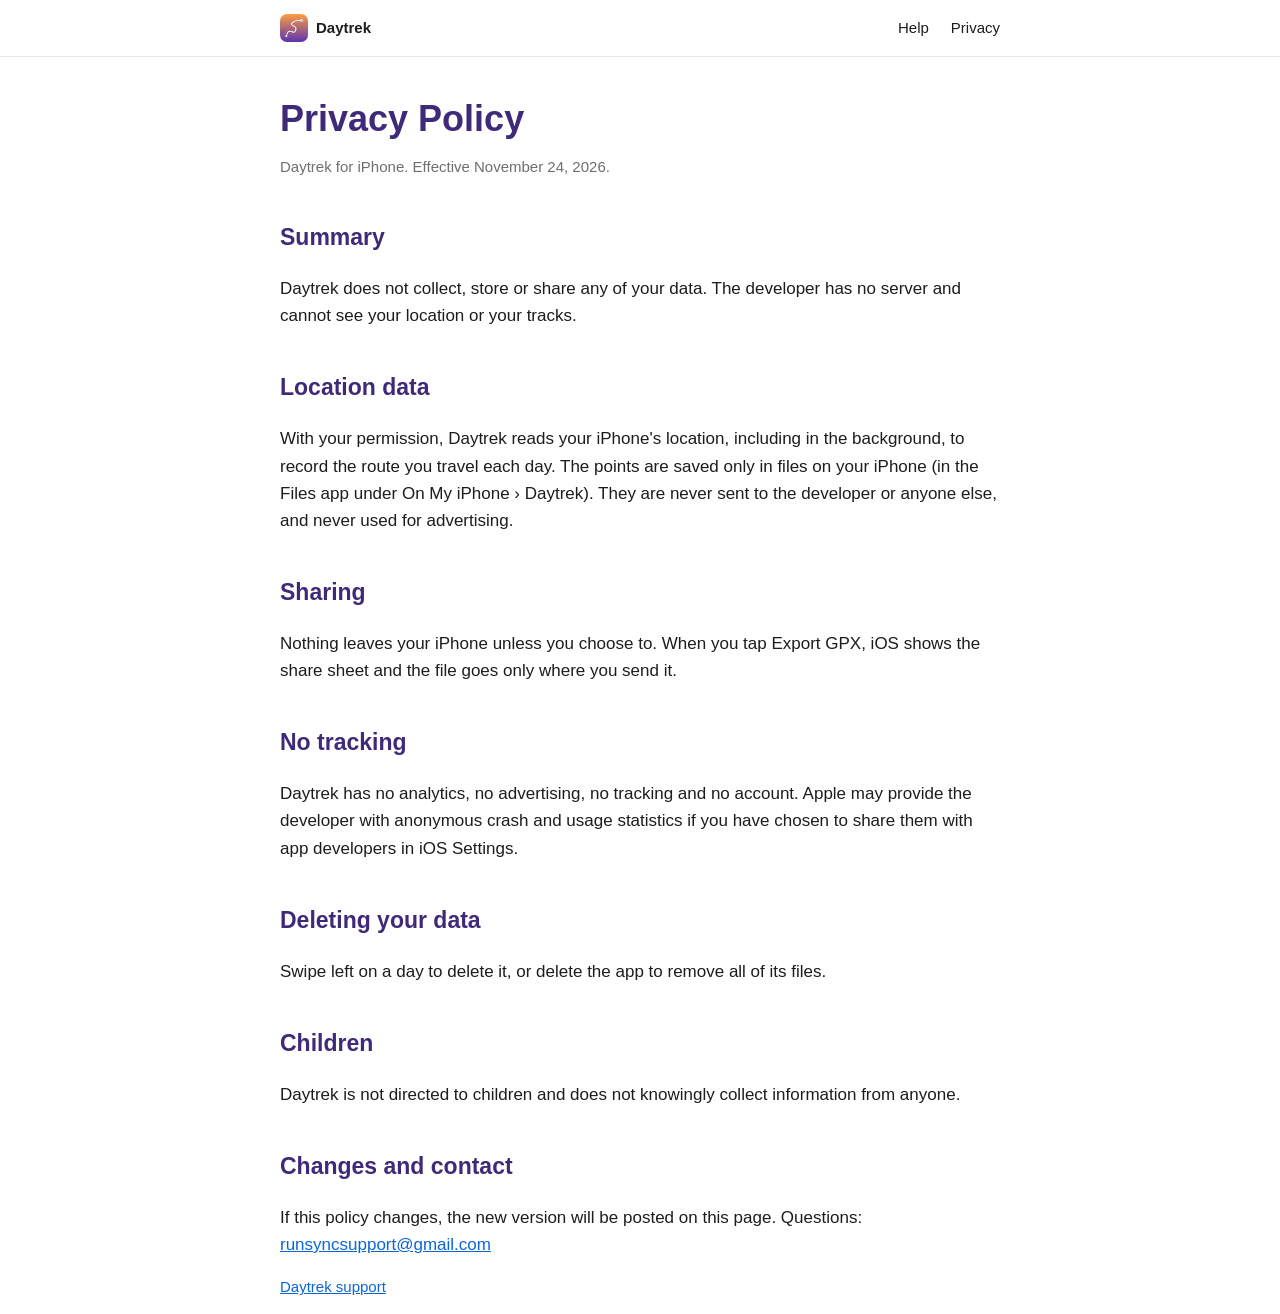
==== privacy.html @ 8a283a06 "Daytrek support and privacy pages" ====
<!doctype html><html lang="en"><head><meta charset="utf-8"><meta name="viewport" content="width=device-width,initial-scale=1">
<title>Daytrek Privacy Policy</title><link rel="icon" href="img/icon-168.png"><link rel="stylesheet" href="style.css?v=20261124a"></head><body>
<nav><div class="wrap"><a class="brand" href="./"><img src="img/icon-168.png" alt="">Daytrek</a><a href="./#help">Help</a><a href="privacy.html">Privacy</a></div></nav>
<main class="wrap">
<h1>Privacy Policy</h1>
<p class="muted">Daytrek for iPhone. Effective November 24, 2026.</p>
<h2>Summary</h2>
<p>Daytrek does not collect, store or share any of your data. The developer has no server and cannot see your location or your tracks.</p>
<h2>Location data</h2>
<p>With your permission, Daytrek reads your iPhone's location, including in the background, to record the route you travel each day. The points are saved only in files on your iPhone (in the Files app under On My iPhone › Daytrek). They are never sent to the developer or anyone else, and never used for advertising.</p>
<h2>Sharing</h2>
<p>Nothing leaves your iPhone unless you choose to. When you tap Export GPX, iOS shows the share sheet and the file goes only where you send it.</p>
<h2>No tracking</h2>
<p>Daytrek has no analytics, no advertising, no tracking and no account. Apple may provide the developer with anonymous crash and usage statistics if you have chosen to share them with app developers in iOS Settings.</p>
<h2>Deleting your data</h2>
<p>Swipe left on a day to delete it, or delete the app to remove all of its files.</p>
<h2>Children</h2>
<p>Daytrek is not directed to children and does not knowingly collect information from anyone.</p>
<h2>Changes and contact</h2>
<p>If this policy changes, the new version will be posted on this page. Questions: <a href="mailto:runsyncsupport@gmail.com?subject=Daytrek">runsyncsupport@gmail.com</a></p>
<p class="muted"><a href="./">Daytrek support</a></p>
</main></body></html>
---- style.css ----
:root{--navy:#3f2a7a;--mint:#f28a2e;--mint-bg:#fff3e8;--ink:#1d1d1f;--muted:#6e6e73;--line:#e5e5ea}
*{box-sizing:border-box}
body{font:17px/1.6 -apple-system,BlinkMacSystemFont,"Segoe UI",sans-serif;margin:0;color:var(--ink)}
a{color:#0a66d8}
.wrap{max-width:760px;margin:0 auto;padding:0 20px}
nav{border-bottom:1px solid var(--line)}
nav .wrap{display:flex;align-items:center;gap:22px;height:56px;font-size:15px}
nav a{text-decoration:none;color:var(--ink)}
nav .brand{display:flex;align-items:center;gap:8px;font-weight:700;margin-right:auto}
nav .brand img{width:28px;height:28px;border-radius:7px}
h1{font-size:36px;line-height:1.2;margin:40px 0 8px;color:var(--navy)}
h2{margin-top:40px;font-size:23px;color:var(--navy)}
h3{margin:24px 0 4px;font-size:18px}
.lead{font-size:20px;color:#3a3a3c;margin-top:0}
.hero{background:var(--mint-bg);padding:8px 0 40px}
.hero .icon{width:84px;height:84px;border-radius:19px;margin-top:40px}
.hero h1{margin-top:12px}
.status{display:inline-block;background:var(--navy);color:#fff;border-radius:8px;padding:8px 14px;font-size:15px}
.shots{display:grid;grid-template-columns:repeat(3,1fr);gap:14px;margin-top:28px}
.shots img{width:100%;border-radius:14px;box-shadow:0 2px 12px rgba(20,33,61,.12)}
.guides{list-style:none;padding:0;margin:0;border-top:1px solid var(--line)}
.guides li{border-bottom:1px solid var(--line)}
.guides a{display:flex;gap:16px;padding:14px 0;text-decoration:none;color:var(--ink)}
.guides .n{color:var(--mint);font-weight:700;min-width:28px}
.guides b{display:block;color:var(--navy)}
.guides span.d{color:var(--muted);font-size:15px}
ol.steps li{margin-bottom:8px}
code,kbd{font:14px ui-monospace,Menlo,monospace;background:#f2f2f7;border-radius:5px;padding:1px 5px}
pre{background:#f2f2f7;border-radius:10px;padding:14px;overflow-x:auto;font:14px/1.5 ui-monospace,Menlo,monospace;white-space:pre-wrap}
figure{margin:20px 0}figure img{width:100%;border:1px solid var(--line);border-radius:10px}
figcaption{color:var(--muted);font-size:14px;margin-top:6px}
.note{border-left:3px solid var(--mint);padding:4px 14px;background:#f7fdfb;margin:18px 0}
.next{margin-top:40px;padding-top:16px;border-top:1px solid var(--line)}
footer{margin-top:56px;border-top:1px solid var(--line);padding:20px 0 40px;color:var(--muted);font-size:15px}
footer a{color:var(--muted)}
@media(max-width:600px){h1{font-size:30px}nav .wrap{gap:14px}.shots{gap:8px}}
.muted{color:var(--muted);font-size:15px}
table{border-collapse:collapse;width:100%;font-size:15px}td{border-bottom:1px solid var(--line);padding:7px 8px;vertical-align:top}
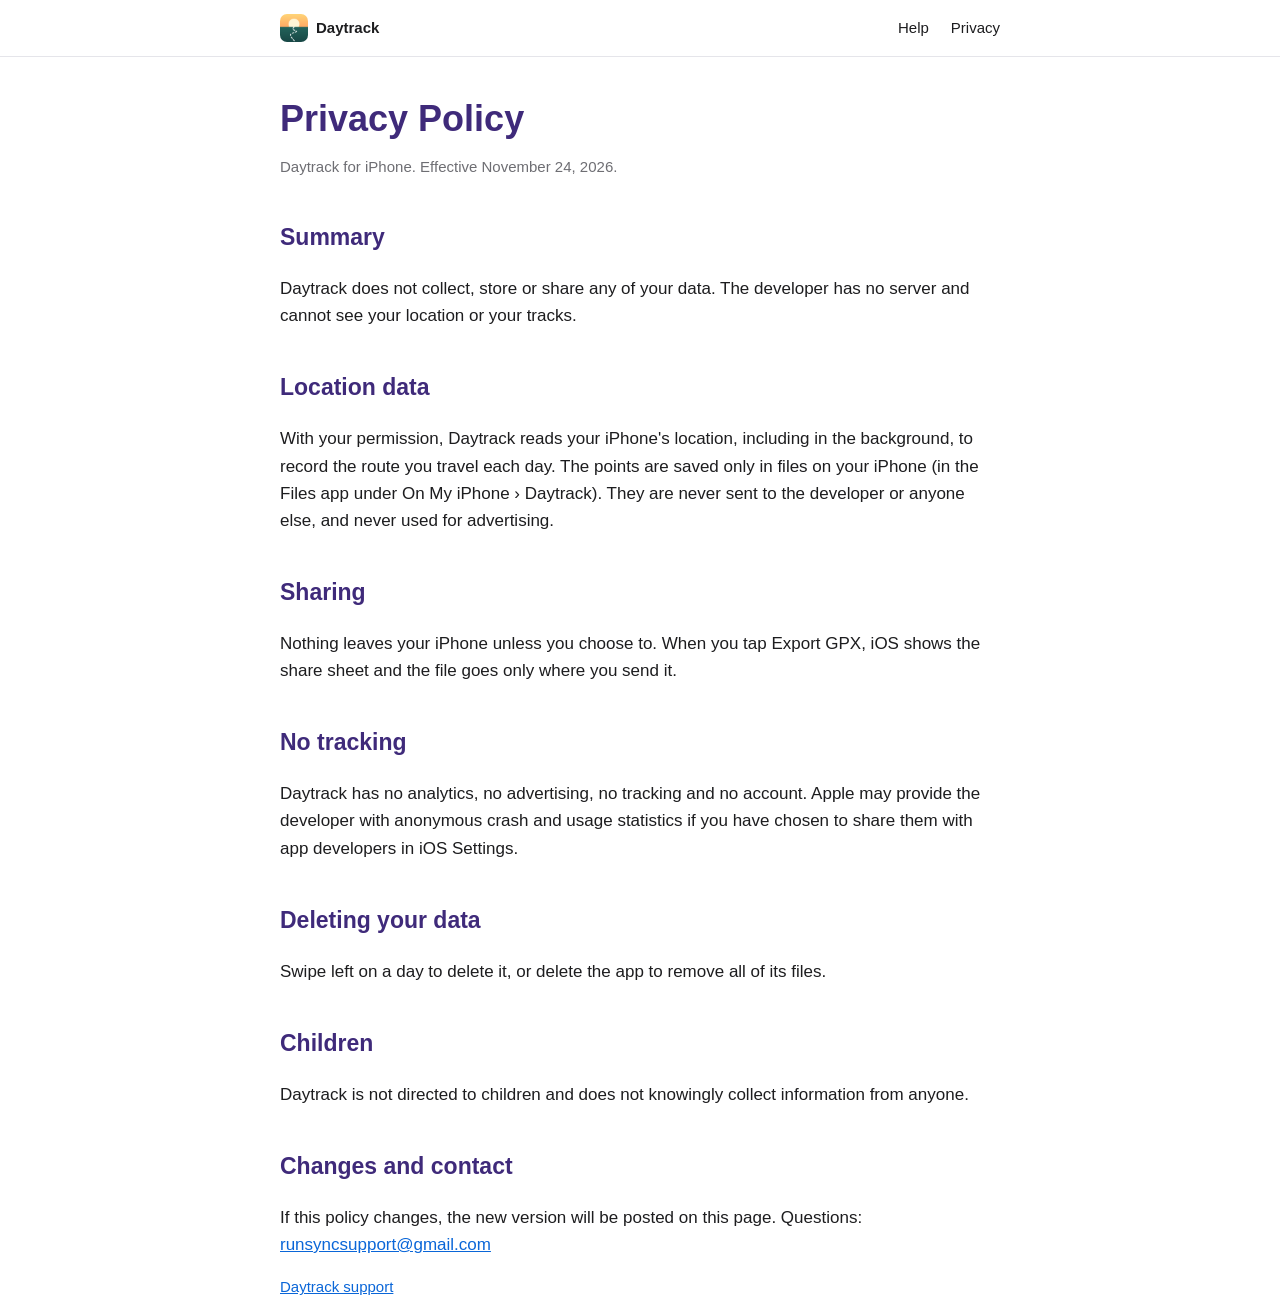
==== commit cbeab1ad: "Rename Daytrek to Daytrack; refresh icon" ====
--- a/privacy.html
+++ b/privacy.html
@@ -1,22 +1,22 @@
 <!doctype html><html lang="en"><head><meta charset="utf-8"><meta name="viewport" content="width=device-width,initial-scale=1">
-<title>Daytrek Privacy Policy</title><link rel="icon" href="img/icon-168.png"><link rel="stylesheet" href="style.css?v=20261124a"></head><body>
-<nav><div class="wrap"><a class="brand" href="./"><img src="img/icon-168.png" alt="">Daytrek</a><a href="./#help">Help</a><a href="privacy.html">Privacy</a></div></nav>
+<title>Daytrack Privacy Policy</title><link rel="icon" href="img/icon-168.png"><link rel="stylesheet" href="style.css?v=20261124a"></head><body>
+<nav><div class="wrap"><a class="brand" href="./"><img src="img/icon-168.png" alt="">Daytrack</a><a href="./#help">Help</a><a href="privacy.html">Privacy</a></div></nav>
 <main class="wrap">
 <h1>Privacy Policy</h1>
-<p class="muted">Daytrek for iPhone. Effective November 24, 2026.</p>
+<p class="muted">Daytrack for iPhone. Effective November 24, 2026.</p>
 <h2>Summary</h2>
-<p>Daytrek does not collect, store or share any of your data. The developer has no server and cannot see your location or your tracks.</p>
+<p>Daytrack does not collect, store or share any of your data. The developer has no server and cannot see your location or your tracks.</p>
 <h2>Location data</h2>
-<p>With your permission, Daytrek reads your iPhone's location, including in the background, to record the route you travel each day. The points are saved only in files on your iPhone (in the Files app under On My iPhone › Daytrek). They are never sent to the developer or anyone else, and never used for advertising.</p>
+<p>With your permission, Daytrack reads your iPhone's location, including in the background, to record the route you travel each day. The points are saved only in files on your iPhone (in the Files app under On My iPhone › Daytrack). They are never sent to the developer or anyone else, and never used for advertising.</p>
 <h2>Sharing</h2>
 <p>Nothing leaves your iPhone unless you choose to. When you tap Export GPX, iOS shows the share sheet and the file goes only where you send it.</p>
 <h2>No tracking</h2>
-<p>Daytrek has no analytics, no advertising, no tracking and no account. Apple may provide the developer with anonymous crash and usage statistics if you have chosen to share them with app developers in iOS Settings.</p>
+<p>Daytrack has no analytics, no advertising, no tracking and no account. Apple may provide the developer with anonymous crash and usage statistics if you have chosen to share them with app developers in iOS Settings.</p>
 <h2>Deleting your data</h2>
 <p>Swipe left on a day to delete it, or delete the app to remove all of its files.</p>
 <h2>Children</h2>
-<p>Daytrek is not directed to children and does not knowingly collect information from anyone.</p>
+<p>Daytrack is not directed to children and does not knowingly collect information from anyone.</p>
 <h2>Changes and contact</h2>
-<p>If this policy changes, the new version will be posted on this page. Questions: <a href="mailto:runsyncsupport@gmail.com?subject=Daytrek">runsyncsupport@gmail.com</a></p>
-<p class="muted"><a href="./">Daytrek support</a></p>
+<p>If this policy changes, the new version will be posted on this page. Questions: <a href="mailto:runsyncsupport@gmail.com?subject=Daytrack">runsyncsupport@gmail.com</a></p>
+<p class="muted"><a href="./">Daytrack support</a></p>
 </main></body></html>
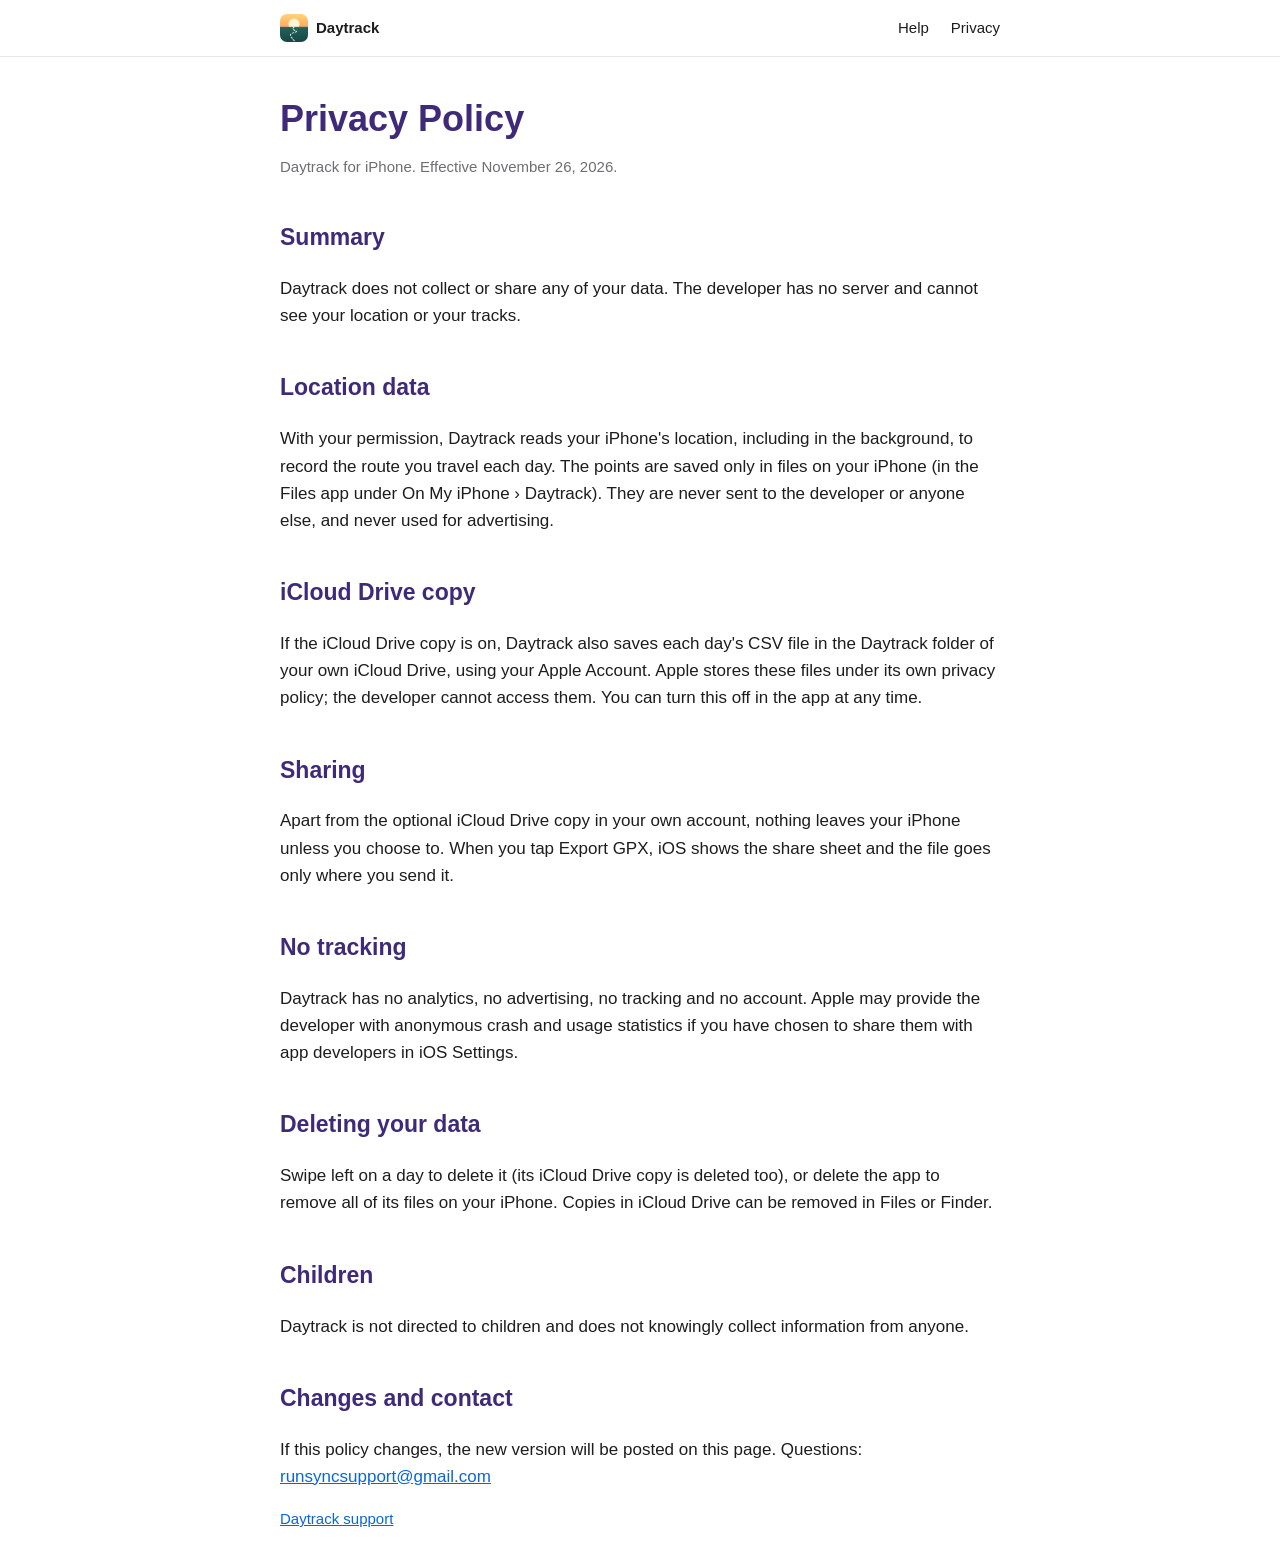
==== commit 5f042559: "Daytrack 1.2: iCloud Drive copy in features, help and privacy" ====
--- a/privacy.html
+++ b/privacy.html
@@ -3,17 +3,19 @@
 <nav><div class="wrap"><a class="brand" href="./"><img src="img/icon-168.png" alt="">Daytrack</a><a href="./#help">Help</a><a href="privacy.html">Privacy</a></div></nav>
 <main class="wrap">
 <h1>Privacy Policy</h1>
-<p class="muted">Daytrack for iPhone. Effective November 24, 2026.</p>
+<p class="muted">Daytrack for iPhone. Effective November 26, 2026.</p>
 <h2>Summary</h2>
-<p>Daytrack does not collect, store or share any of your data. The developer has no server and cannot see your location or your tracks.</p>
+<p>Daytrack does not collect or share any of your data. The developer has no server and cannot see your location or your tracks.</p>
 <h2>Location data</h2>
 <p>With your permission, Daytrack reads your iPhone's location, including in the background, to record the route you travel each day. The points are saved only in files on your iPhone (in the Files app under On My iPhone › Daytrack). They are never sent to the developer or anyone else, and never used for advertising.</p>
+<h2>iCloud Drive copy</h2>
+<p>If the iCloud Drive copy is on, Daytrack also saves each day's CSV file in the Daytrack folder of your own iCloud Drive, using your Apple Account. Apple stores these files under its own privacy policy; the developer cannot access them. You can turn this off in the app at any time.</p>
 <h2>Sharing</h2>
-<p>Nothing leaves your iPhone unless you choose to. When you tap Export GPX, iOS shows the share sheet and the file goes only where you send it.</p>
+<p>Apart from the optional iCloud Drive copy in your own account, nothing leaves your iPhone unless you choose to. When you tap Export GPX, iOS shows the share sheet and the file goes only where you send it.</p>
 <h2>No tracking</h2>
 <p>Daytrack has no analytics, no advertising, no tracking and no account. Apple may provide the developer with anonymous crash and usage statistics if you have chosen to share them with app developers in iOS Settings.</p>
 <h2>Deleting your data</h2>
-<p>Swipe left on a day to delete it, or delete the app to remove all of its files.</p>
+<p>Swipe left on a day to delete it (its iCloud Drive copy is deleted too), or delete the app to remove all of its files on your iPhone. Copies in iCloud Drive can be removed in Files or Finder.</p>
 <h2>Children</h2>
 <p>Daytrack is not directed to children and does not knowingly collect information from anyone.</p>
 <h2>Changes and contact</h2>
